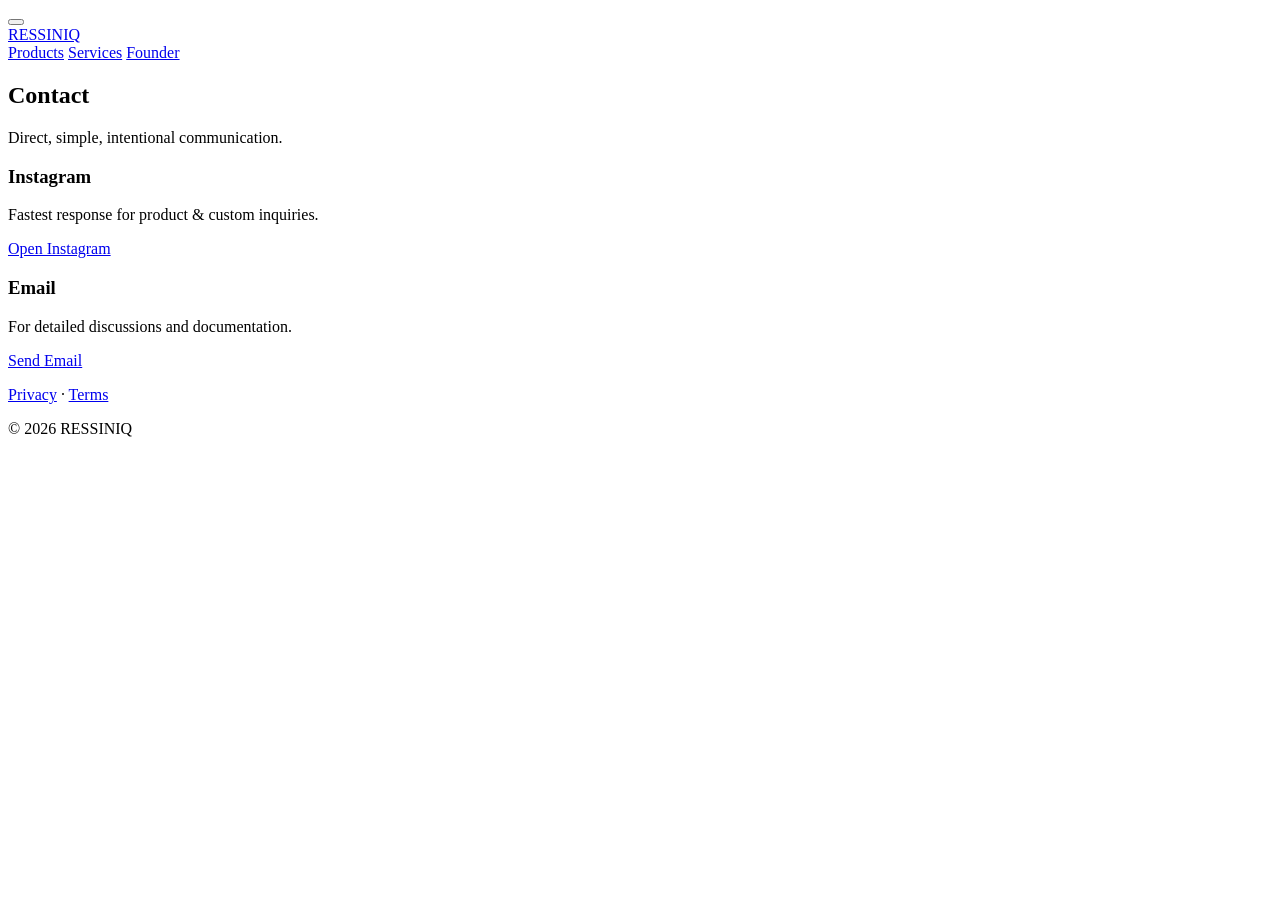
==== contact.html @ 0337c549 "Add files via upload" ====
<!-- =========================
FILE: contact.html
========================= -->
<!DOCTYPE html>
<html lang="en">
<head>
  <meta charset="UTF-8"/>
  <meta name="viewport" content="width=device-width, initial-scale=1.0"/>
  <title>Contact — RESSINIQ</title>
  <meta name="description" content="Contact RESSINIQ"/>
  <link rel="stylesheet" href="assets/css/style.css"/>
</head>
<body>

<button id="themeToggle" aria-label="Toggle dark mode"><span></span></button>

<header class="nav">
  <div class="nav-inner">
    <a href="index.html" class="logo">RESSINIQ</a>
    <nav>
      <a href="products.html">Products</a>
      <a href="services.html">Services</a>
      <a href="founder.html">Founder</a>
    </nav>
  </div>
</header>

<main>
  <section class="hero small">
    <div class="hero-content">
      <h1>Contact</h1>
      <p class="subtitle">Direct, simple, intentional communication.</p>
    </div>
  </section>

  <section>
    <div class="container narrow">
      <div class="cards">
        <div class="card">
          <h3>Instagram</h3>
          <p>Fastest response for product & custom inquiries.</p>
          <a href="https://www.instagram.com/ressiniq/" target="_blank" class="btn primary">Open Instagram</a>
        </div>

        <div class="card">
          <h3>Email</h3>
          <p>For detailed discussions and documentation.</p>
          <a href="mailto:ressiniq@gmail.com" class="btn ghost">Send Email</a>
        </div>
      </div>
    </div>
  </section>
</main>

<footer class="footer">
  <p>
    <a href="privacy.html">Privacy</a> ·
    <a href="terms.html">Terms</a>
  </p>
  <p>© 2026 RESSINIQ</p>
</footer>

<script src="assets/js/main.js"></script>
</body>
</html>
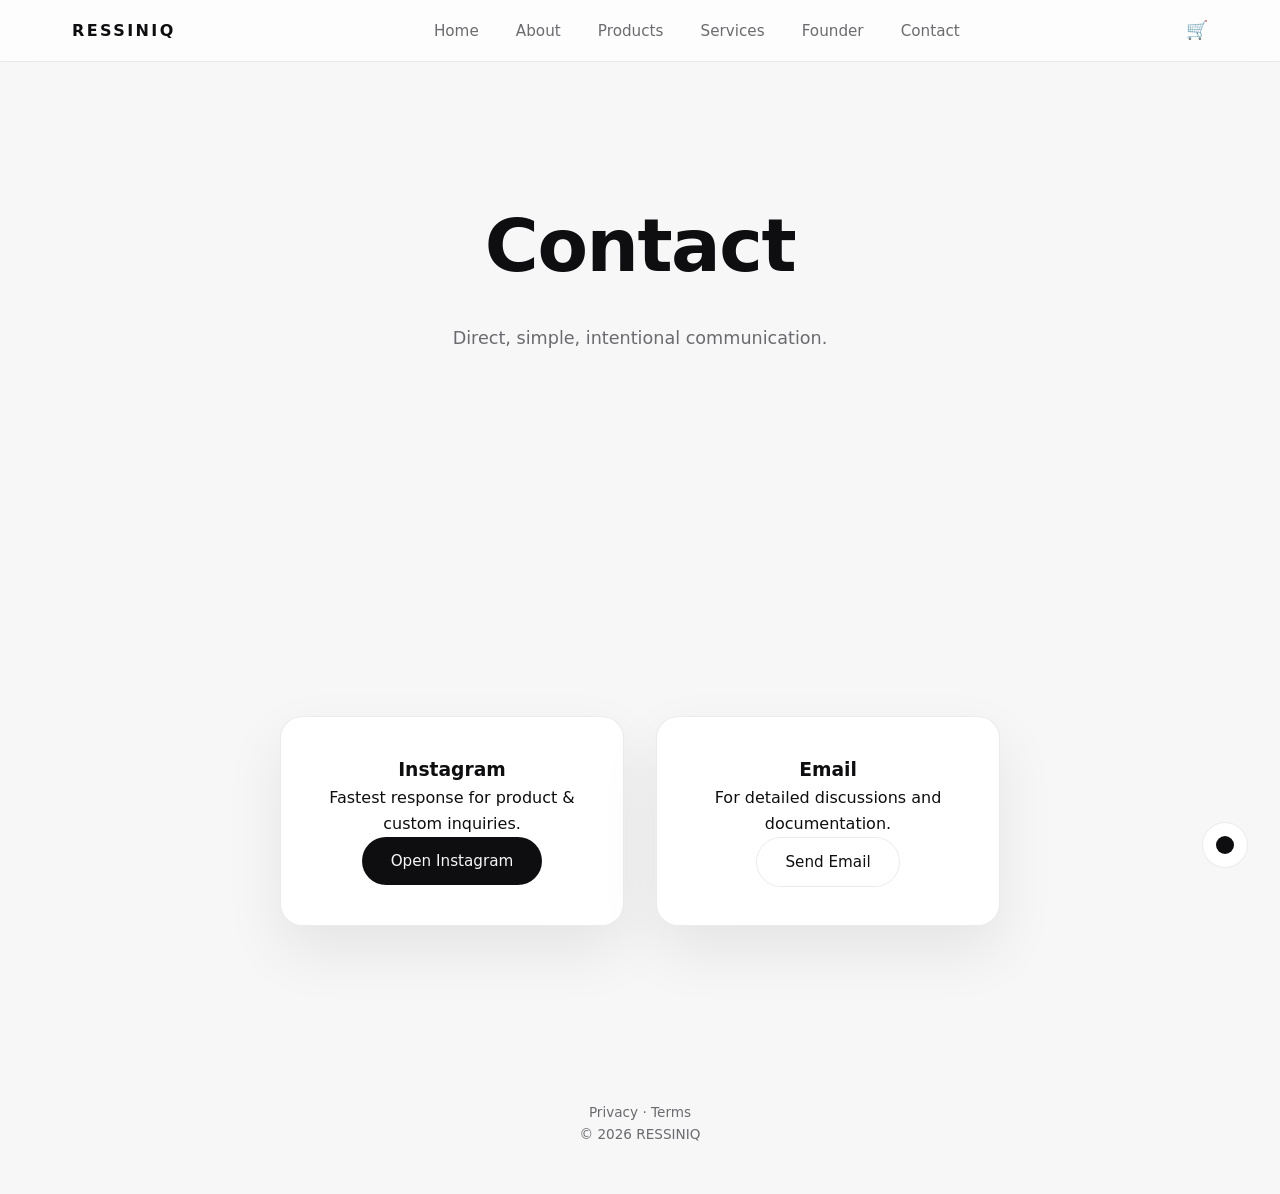
==== commit 94cdfb2d: "Add files via upload" ====
--- a/contact.html
+++ b/contact.html
@@ -16,14 +16,28 @@
 
 <header class="nav">
   <div class="nav-inner">
+
+    <!-- LOGO / HOME -->
     <a href="index.html" class="logo">RESSINIQ</a>
-    <nav>
+
+    <!-- NAV LINKS -->
+    <nav class="nav-links">
+      <a href="index.html">Home</a>
+      <a href="about.html">About</a>
       <a href="products.html">Products</a>
       <a href="services.html">Services</a>
       <a href="founder.html">Founder</a>
+      <a href="contact.html" class="pill">Contact</a>
     </nav>
+
+    <!-- CART -->
+    <a href="cart.html" class="cart-link">
+      🛒 <span id="cartCount" class="cart-count hidden">0</span>
+    </a>
+
   </div>
 </header>
+
 
 <main>
   <section class="hero small">
--- a/assets/css/style.css
+++ b/assets/css/style.css
@@ -0,0 +1,1747 @@
+/* =========================================================
+RESSINIQ — MASTER STYLESHEET
+Premium • Minimal • Timeless
+========================================================= */
+
+/* =========================
+RESET & BASE
+========================= */
+*,
+*::before,
+*::after {
+  margin: 0;
+  padding: 0;
+  box-sizing: border-box;
+}
+
+html {
+  scroll-behavior: smooth;
+}
+
+body {
+  font-family: system-ui, -apple-system, BlinkMacSystemFont, sans-serif;
+  background: var(--bg);
+  color: var(--text);
+  line-height: 1.6;
+}
+
+/* =========================
+THEME VARIABLES
+========================= */
+:root {
+  --bg: #f7f7f8;
+  --bg-elevated: #ffffff;
+  --text: #0e0e10;
+  --muted: #6b6b6f;
+  --border: rgba(0,0,0,0.08);
+  --accent: #0e0e10;
+}
+
+[data-theme="dark"] {
+  --bg: #0b0b0e;
+  --bg-elevated: #121216;
+  --text: #f5f5f7;
+  --muted: #9a9aa0;
+  --border: rgba(255,255,255,0.1);
+  --accent: #ffffff;
+}
+
+/* =========================
+NAVIGATION
+========================= */
+.nav {
+  position: fixed;
+  top: 0;
+  width: 100%;
+  backdrop-filter: blur(14px);
+  background: rgba(255,255,255,0.7);
+  border-bottom: 1px solid var(--border);
+  z-index: 100;
+}
+
+[data-theme="dark"] .nav {
+  background: rgba(10,10,14,0.7);
+}
+
+.nav-inner {
+  max-width: 1200px;
+  margin: auto;
+  padding: 1rem 2rem;
+  display: flex;
+  justify-content: space-between;
+  align-items: center;
+}
+
+.logo {
+  font-weight: 700;
+  letter-spacing: 0.15em;
+  text-decoration: none;
+  color: var(--text);
+}
+
+nav a {
+  margin-left: 2rem;
+  text-decoration: none;
+  color: var(--muted);
+  font-size: 0.95rem;
+}
+
+nav a:hover {
+  color: var(--text);
+}
+
+nav .cta {
+  padding: 0.45rem 1.2rem;
+  border: 1px solid var(--border);
+  border-radius: 999px;
+}
+
+/* =========================
+BUTTONS
+========================= */
+.btn {
+  display: inline-block;
+  padding: 0.75rem 1.8rem;
+  border-radius: 999px;
+  text-decoration: none;
+  font-size: 0.95rem;
+  cursor: pointer;
+  border: none;
+  transition: transform 0.25s ease, box-shadow 0.25s ease;
+}
+
+.btn.primary {
+  background: var(--accent);
+  color: var(--bg);
+}
+
+.btn.ghost {
+  background: transparent;
+  border: 1px solid var(--border);
+  color: var(--text);
+}
+
+.btn.full {
+  width: 100%;
+}
+
+.btn:hover {
+  transform: translateY(-2px);
+  box-shadow: 0 12px 30px rgba(0,0,0,0.1);
+}
+
+/* =========================
+HERO
+========================= */
+.hero {
+  min-height: 100vh;
+  display: grid;
+  place-items: center;
+  text-align: center;
+  position: relative;
+  overflow: hidden;
+}
+
+.hero.small {
+  min-height: 60vh;
+}
+
+.hero-bg {
+  position: absolute;
+  inset: 0;
+  background: radial-gradient(circle at 50% 30%, rgba(0,0,0,0.06), transparent 60%);
+}
+
+[data-theme="dark"] .hero-bg {
+  background: radial-gradient(circle at 50% 30%, rgba(255,255,255,0.06), transparent 60%);
+}
+
+.hero-content {
+  max-width: 900px;
+  padding: 0 2rem;
+  z-index: 1;
+}
+
+.hero h1 {
+  font-size: clamp(2.8rem, 6vw, 4.6rem);
+  font-weight: 600;
+  letter-spacing: -0.02em;
+}
+
+.subtitle {
+  margin-top: 1.2rem;
+  font-size: 1.1rem;
+  color: var(--muted);
+}
+
+/* =========================
+SECTIONS & LAYOUT
+========================= */
+section {
+  padding: 8rem 2rem;
+}
+
+.container {
+  max-width: 1100px;
+  margin: auto;
+  text-align: center;
+}
+
+.container.narrow {
+  max-width: 720px;
+}
+
+.elevated {
+  background: var(--bg-elevated);
+}
+
+/* =========================
+CARDS
+========================= */
+.cards {
+  display: grid;
+  grid-template-columns: repeat(auto-fit, minmax(260px, 1fr));
+  gap: 2rem;
+  margin-top: 3rem;
+}
+
+.card {
+  background: var(--bg-elevated);
+  padding: 2.4rem;
+  border-radius: 22px;
+  border: 1px solid var(--border);
+  box-shadow: 0 25px 60px rgba(0,0,0,0.08);
+  transition: transform 0.35s ease, box-shadow 0.35s ease;
+}
+
+.card:hover {
+  transform: translateY(-6px);
+  box-shadow: 0 40px 80px rgba(0,0,0,0.14);
+}
+
+/* =========================
+PRODUCTS
+========================= */
+.filters {
+  display: flex;
+  gap: 1rem;
+  justify-content: center;
+  margin-bottom: 3rem;
+  flex-wrap: wrap;
+}
+
+.filter {
+  padding: 0.5rem 1.5rem;
+  border-radius: 999px;
+  border: 1px solid var(--border);
+  background: transparent;
+  cursor: pointer;
+}
+
+.filter.active {
+  background: var(--accent);
+  color: var(--bg);
+}
+
+.product-card img {
+  width: 100%;
+  border-radius: 14px;
+  margin-bottom: 1rem;
+}
+
+.product-page {
+  padding-top: 10rem;
+}
+
+.product-layout {
+  display: grid;
+  grid-template-columns: 1fr 1fr;
+  gap: 4rem;
+}
+
+.product-gallery img {
+  width: 100%;
+  border-radius: 22px;
+  box-shadow: 0 40px 80px rgba(0,0,0,0.12);
+}
+
+/* =========================
+FOUNDER
+========================= */
+.founder-grid {
+  display: grid;
+  grid-template-columns: 320px 1fr;
+  gap: 4rem;
+}
+
+.founder-card {
+  background: var(--bg-elevated);
+  border-radius: 22px;
+  padding: 2rem;
+  border: 1px solid var(--border);
+  box-shadow: 0 30px 60px rgba(0,0,0,0.1);
+}
+
+.founder-photo {
+  height: 320px;
+  border-radius: 18px;
+  background: url("../images/founder.jpg") center / cover no-repeat;
+  margin-bottom: 1.5rem;
+}
+
+/* =========================
+FOOTER
+========================= */
+.footer {
+  padding: 3rem 2rem;
+  text-align: center;
+  font-size: 0.85rem;
+  color: var(--muted);
+}
+
+.footer a {
+  color: var(--muted);
+  text-decoration: none;
+}
+
+.footer a:hover {
+  color: var(--text);
+}
+
+/* =========================
+THEME TOGGLE
+========================= */
+#themeToggle {
+  position: fixed;
+  bottom: 2rem;
+  right: 2rem;
+  width: 46px;
+  height: 46px;
+  border-radius: 50%;
+  background: var(--bg-elevated);
+  border: 1px solid var(--border);
+  cursor: pointer;
+  z-index: 200;
+}
+
+#themeToggle span {
+  display: block;
+  width: 18px;
+  height: 18px;
+  margin: auto;
+  border-radius: 50%;
+  background: var(--accent);
+}
+
+/* =========================
+PARALLAX
+========================= */
+.parallax-bg,
+.parallax-card,
+.parallax-founder {
+  will-change: transform;
+}
+
+/* =========================
+ADMIN PANEL
+========================= */
+body[data-admin] {
+  background: #f6f6f7;
+}
+
+.admin-wrapper {
+  min-height: 100vh;
+  display: grid;
+  place-items: center;
+  padding: 4rem 1rem;
+}
+
+.admin-card {
+  max-width: 420px;
+  width: 100%;
+  background: var(--bg-elevated);
+  padding: 3rem;
+  border-radius: 22px;
+  border: 1px solid var(--border);
+  text-align: center;
+}
+
+.admin-dashboard {
+  width: 100%;
+  max-width: 1200px;
+}
+
+.admin-header {
+  display: flex;
+  justify-content: space-between;
+  align-items: center;
+}
+
+.admin-grid {
+  display: grid;
+  grid-template-columns: 1fr 1fr;
+  gap: 3rem;
+  margin-top: 3rem;
+}
+
+.admin-form-card,
+.admin-list-card {
+  background: var(--bg-elevated);
+  padding: 2.5rem;
+  border-radius: 22px;
+  border: 1px solid var(--border);
+}
+
+.admin-form-card input,
+.admin-form-card textarea,
+.admin-form-card select {
+  width: 100%;
+  margin-bottom: 1rem;
+  padding: 0.7rem 1rem;
+  border-radius: 12px;
+  border: 1px solid var(--border);
+  background: transparent;
+  color: var(--text);
+}
+
+.admin-products {
+  margin: 2rem 0;
+}
+
+.admin-item {
+  display: flex;
+  justify-content: space-between;
+  padding: 1rem 0;
+  border-bottom: 1px solid var(--border);
+}
+
+.sortable .admin-item {
+  cursor: grab;
+}
+
+.sortable .admin-item:active {
+  cursor: grabbing;
+}
+
+/* =========================
+ADMIN DARK MODE
+========================= */
+body.admin-dark {
+  background: #0d0d10;
+  color: #f5f5f5;
+}
+
+body.admin-dark .admin-form-card,
+body.admin-dark .admin-list-card {
+  background: #151518;
+}
+
+/* =========================
+UTILS
+========================= */
+.hidden {
+  display: none;
+}
+
+.muted {
+  color: var(--muted);
+}
+/* =========================
+CATEGORY SHOWCASE
+========================= */
+
+.category-grid {
+  display: grid;
+  grid-template-columns: repeat(auto-fit, minmax(260px, 1fr));
+  gap: 2.5rem;
+}
+
+.category-card {
+  position: relative;
+  height: 220px;
+  border-radius: 26px;
+  overflow: hidden;
+  cursor: pointer;
+  box-shadow: 0 40px 80px rgba(0,0,0,0.12);
+  transition: transform 0.4s ease, box-shadow 0.4s ease;
+}
+
+.category-card:hover {
+  transform: translateY(-8px);
+  box-shadow: 0 60px 120px rgba(0,0,0,0.18);
+}
+
+.category-card img {
+  position: absolute;
+  inset: 0;
+  width: 100%;
+  height: 100%;
+  object-fit: cover;
+}
+
+.category-card::after {
+  content: "";
+  position: absolute;
+  inset: 0;
+  background: linear-gradient(
+    to bottom,
+    rgba(0,0,0,0.15),
+    rgba(0,0,0,0.55)
+  );
+}
+
+.category-label {
+  position: absolute;
+  bottom: 1.5rem;
+  left: 1.5rem;
+  color: #fff;
+  font-size: 1.4rem;
+  font-weight: 600;
+  z-index: 2;
+}
+
+
+/* =========================
+FILTER VISIBILITY FIX (DARK MODE)
+========================= */
+
+[data-theme="dark"] .filter {
+  color: #e6e6eb;
+  border-color: rgba(255,255,255,0.25);
+  background: rgba(255,255,255,0.03);
+}
+
+[data-theme="dark"] .filter:hover {
+  background: rgba(255,255,255,0.08);
+}
+
+[data-theme="dark"] .filter.active {
+  background: #ffffff;
+  color: #0b0b0e;
+  border-color: #ffffff;
+}
+
+
+/* =========================
+ADMIN UI — PREMIUM
+========================= */
+
+.admin-body {
+  background: var(--bg);
+  color: var(--text);
+  font-family: system-ui, sans-serif;
+}
+
+/* THEME */
+:root[data-theme="dark"] {
+  --bg: #0b0b0e;
+  --panel: #13131a;
+  --border: rgba(255,255,255,0.08);
+  --text: #e6e6eb;
+  --muted: #9a9aa3;
+  --accent: #ffffff;
+}
+
+:root[data-theme="light"] {
+  --bg: #f5f5f7;
+  --panel: #ffffff;
+  --border: rgba(0,0,0,0.08);
+  --text: #111;
+  --muted: #555;
+  --accent: #000;
+}
+
+/* HEADER */
+.admin-header {
+  display: flex;
+  justify-content: space-between;
+  align-items: center;
+  padding: 16px 24px;
+  border-bottom: 1px solid var(--border);
+}
+
+.admin-brand span {
+  font-size: 12px;
+  color: var(--muted);
+  display: block;
+}
+
+.admin-actions {
+  display: flex;
+  gap: 12px;
+}
+
+/* BUTTONS */
+.primary-btn {
+  background: var(--accent);
+  color: var(--bg);
+  border: none;
+  padding: 10px 16px;
+  border-radius: 10px;
+  cursor: pointer;
+}
+
+.ghost-btn {
+  background: transparent;
+  color: var(--text);
+  border: 1px solid var(--border);
+  padding: 8px 14px;
+  border-radius: 10px;
+  cursor: pointer;
+}
+
+.icon-btn {
+  background: var(--panel);
+  border: 1px solid var(--border);
+  color: var(--text);
+  padding: 8px 10px;
+  border-radius: 8px;
+}
+
+/* LOGIN */
+.admin-login {
+  max-width: 360px;
+  margin: 80px auto;
+  padding: 24px;
+  background: var(--panel);
+  border-radius: 16px;
+  border: 1px solid var(--border);
+}
+
+/* DASHBOARD */
+.admin-dashboard {
+  padding: 24px;
+  display: grid;
+  gap: 32px;
+}
+
+.admin-section {
+  background: var(--panel);
+  border: 1px solid var(--border);
+  border-radius: 18px;
+  padding: 20px;
+}
+
+.admin-section h3 {
+  margin-bottom: 16px;
+}
+
+/* LIST */
+.admin-list .admin-item {
+  display: flex;
+  justify-content: space-between;
+  padding: 12px;
+  border-bottom: 1px solid var(--border);
+}
+
+/* FORM */
+.admin-form label {
+  display: block;
+  margin-top: 12px;
+  font-size: 13px;
+  color: var(--muted);
+}
+
+.admin-form input,
+.admin-form textarea,
+.admin-form select {
+  width: 100%;
+  padding: 10px;
+  margin-top: 4px;
+  background: var(--bg);
+  color: var(--text);
+  border: 1px solid var(--border);
+  border-radius: 10px;
+}
+
+.hidden {
+  display: none;
+}
+/* =========================
+CATEGORY MANAGER — ADMIN
+========================= */
+
+.category-manager {
+  display: grid;
+  gap: 16px;
+}
+
+.category-add {
+  display: flex;
+  gap: 12px;
+}
+
+.category-add input {
+  flex: 1;
+}
+
+.category-list {
+  display: grid;
+  gap: 10px;
+}
+
+.category-item {
+  display: flex;
+  justify-content: space-between;
+  align-items: center;
+  padding: 12px;
+  border: 1px solid var(--border);
+  border-radius: 12px;
+  background: var(--bg);
+}
+
+.category-item span {
+  font-size: 14px;
+}
+
+.category-item small {
+  color: var(--muted);
+  margin-left: 8px;
+}
+
+.category-actions {
+  display: flex;
+  gap: 8px;
+}
+
+.category-actions button {
+  padding: 6px 10px;
+  border-radius: 8px;
+  border: 1px solid var(--border);
+  background: transparent;
+  color: var(--text);
+  cursor: pointer;
+}
+
+.category-actions button.danger {
+  color: #ff6b6b;
+  border-color: rgba(255,107,107,0.4);
+}
+
+.category-actions button:disabled {
+  opacity: 0.4;
+  cursor: not-allowed;
+}
+
+
+/* =========================
+CART PAGE
+========================= */
+
+.cart-page {
+  max-width: 1100px;
+  margin: auto;
+  padding: 24px;
+}
+
+.cart-items {
+  display: grid;
+  gap: 16px;
+  margin-top: 24px;
+}
+
+.cart-item {
+  display: grid;
+  grid-template-columns: 90px 1fr auto;
+  gap: 16px;
+  align-items: center;
+  background: var(--panel);
+  padding: 16px;
+  border-radius: 16px;
+}
+
+.cart-item img {
+  width: 90px;
+  height: 90px;
+  object-fit: cover;
+  border-radius: 12px;
+}
+
+.cart-info {
+  display: grid;
+  gap: 6px;
+}
+
+.cart-qty {
+  display: flex;
+  gap: 10px;
+  align-items: center;
+}
+
+.cart-qty button {
+  width: 32px;
+  height: 32px;
+  border-radius: 50%;
+  border: 1px solid var(--border);
+  background: transparent;
+  color: var(--text);
+}
+
+.remove-btn {
+  background: transparent;
+  border: none;
+  font-size: 18px;
+  color: var(--muted);
+  cursor: pointer;
+}
+
+.cart-summary {
+  margin-top: 32px;
+  display: flex;
+  gap: 16px;
+}
+
+@media (max-width: 768px) {
+  .cart-item {
+    grid-template-columns: 1fr;
+  }
+
+  .cart-item img {
+    width: 100%;
+    height: 200px;
+  }
+
+  .cart-summary {
+    flex-direction: column;
+  }
+}
+/* =========================
+PRODUCT DETAIL — ADVANCED UI
+========================= */
+
+.product-page {
+  max-width: 1200px;
+  margin: auto;
+  padding: 32px 24px;
+  display: grid;
+  grid-template-columns: 1.1fr 0.9fr;
+  gap: 48px;
+}
+
+/* GALLERY */
+.product-gallery {
+  position: sticky;
+  top: 96px;
+}
+
+.main-image {
+  width: 100%;
+  border-radius: 18px;
+  object-fit: cover;
+  aspect-ratio: 1 / 1;
+  background: var(--panel);
+  transition: opacity 0.3s ease;
+}
+
+.thumbnail-row {
+  display: flex;
+  gap: 12px;
+  margin-top: 16px;
+  overflow-x: auto;
+  padding-bottom: 6px;
+}
+
+.thumbnail-row::-webkit-scrollbar {
+  height: 4px;
+}
+
+.thumbnail {
+  width: 64px;
+  height: 64px;
+  border-radius: 10px;
+  object-fit: cover;
+  cursor: pointer;
+  opacity: 0.7;
+  border: 1px solid var(--border);
+  transition: all 0.25s ease;
+}
+
+.thumbnail:hover,
+.thumbnail.active {
+  opacity: 1;
+  transform: translateY(-2px);
+}
+
+/* INFO */
+.product-info h1 {
+  font-size: clamp(24px, 4vw, 34px);
+  margin-bottom: 8px;
+}
+
+.product-info .price {
+  font-size: 20px;
+  margin: 12px 0;
+}
+
+.product-actions {
+  display: flex;
+  gap: 14px;
+  margin-top: 28px;
+}
+
+/* STICKY CTA (MOBILE) */
+@media (max-width: 768px) {
+  .product-page {
+    grid-template-columns: 1fr;
+  }
+
+  .product-gallery {
+    position: relative;
+    top: auto;
+  }
+
+  .product-actions {
+    display: none;
+  }
+
+  .mobile-cta {
+    position: fixed;
+    bottom: 0;
+    left: 0;
+    right: 0;
+    display: flex;
+    gap: 12px;
+    padding: 12px;
+    background: var(--panel);
+    border-top: 1px solid var(--border);
+    z-index: 50;
+  }
+
+  .mobile-cta button {
+    flex: 1;
+  }
+}
+
+/* MOTION SAFETY */
+@media (prefers-reduced-motion: reduce) {
+  * {
+    transition: none !important;
+  }
+}
+
+
+/* =========================
+GLOBAL CART ICON
+========================= */
+
+.cart-link {
+  position: relative;
+  font-size: 18px;
+  text-decoration: none;
+  color: var(--text);
+}
+
+.cart-count {
+  position: absolute;
+  top: -6px;
+  right: -10px;
+  background: #ff5a5a;
+  color: #fff;
+  font-size: 11px;
+  padding: 2px 6px;
+  border-radius: 999px;
+}
+
+.cart-count.hidden {
+  display: none;
+}
+/* =========================
+CART UI — PREMIUM UPGRADE
+========================= */
+
+.cart-page {
+  max-width: 1100px;
+  margin: auto;
+  padding: 32px 20px 120px;
+}
+
+.cart-header {
+  margin-bottom: 32px;
+}
+
+.cart-items {
+  display: grid;
+  gap: 20px;
+}
+
+/* ITEM CARD */
+.cart-item {
+  display: grid;
+  grid-template-columns: 110px 1fr auto;
+  gap: 20px;
+  padding: 18px;
+  border-radius: 18px;
+  background: var(--panel);
+  box-shadow: var(--soft-shadow);
+  align-items: center;
+  transition: transform .25s ease, box-shadow .25s ease;
+}
+
+.cart-item:hover {
+  transform: translateY(-2px);
+  box-shadow: var(--hover-shadow);
+}
+
+.cart-item img {
+  width: 110px;
+  height: 110px;
+  border-radius: 14px;
+  object-fit: cover;
+  background: #000;
+}
+
+.cart-info {
+  display: grid;
+  gap: 6px;
+}
+
+.cart-info strong {
+  font-size: 16px;
+}
+
+.cart-qty {
+  display: inline-flex;
+  align-items: center;
+  gap: 10px;
+  margin-top: 8px;
+}
+
+.cart-qty button {
+  width: 32px;
+  height: 32px;
+  border-radius: 50%;
+  background: transparent;
+  border: 1px solid var(--border);
+  color: var(--text);
+  cursor: pointer;
+}
+
+.cart-qty span {
+  min-width: 20px;
+  text-align: center;
+}
+
+.remove-btn {
+  background: transparent;
+  border: none;
+  color: var(--muted);
+  font-size: 18px;
+  cursor: pointer;
+}
+
+/* SUMMARY */
+.cart-summary {
+  position: fixed;
+  bottom: 0;
+  left: 0;
+  right: 0;
+  background: linear-gradient(
+    to top,
+    var(--bg) 70%,
+    transparent
+  );
+  padding: 24px 20px;
+}
+
+.cart-summary-box {
+  max-width: 1100px;
+  margin: auto;
+  background: var(--panel);
+  padding: 24px;
+  border-radius: 22px;
+  box-shadow: var(--soft-shadow);
+}
+
+.cart-actions {
+  display: grid;
+  gap: 12px;
+  margin-top: 16px;
+}
+
+/* EMPTY STATE */
+.cart-items .muted {
+  text-align: center;
+  margin-top: 40px;
+}
+
+/* MOBILE */
+@media (max-width: 768px) {
+  .cart-item {
+    grid-template-columns: 1fr;
+  }
+
+  .cart-item img {
+    width: 100%;
+    height: 200px;
+  }
+}
+/* =========================
+FOUNDER CARD — MOBILE FIX
+========================= */
+
+.founder-card {
+  max-width: 900px;
+  margin: auto;
+  padding: 32px;
+}
+
+.founder-card p {
+  max-width: 100%;
+  word-wrap: break-word;
+}
+
+.founder-instagram {
+  display: inline-block;
+  margin-top: 12px;
+  color: var(--muted);
+  text-decoration: none;
+  font-weight: 500;
+}
+
+.founder-instagram:hover {
+  text-decoration: underline;
+}
+
+@media (max-width: 768px) {
+  .founder-card {
+    padding: 20px;
+    text-align: center;
+  }
+
+  .founder-card h1,
+  .founder-card h2 {
+    line-height: 1.3;
+  }
+}
+/* =========================
+MODAL — PREMIUM UI
+========================= */
+
+.modal-overlay {
+  position: fixed;
+  inset: 0;
+  background: rgba(0,0,0,0.55);
+  backdrop-filter: blur(6px);
+  display: flex;
+  align-items: center;
+  justify-content: center;
+  z-index: 9999;
+  animation: fadeIn .25s ease;
+}
+
+.modal {
+  background: var(--panel);
+  border-radius: 20px;
+  padding: 28px;
+  width: 92%;
+  max-width: 420px;
+  box-shadow: var(--soft-shadow);
+  animation: slideUp .3s ease;
+}
+
+.modal h3 {
+  margin-bottom: 8px;
+}
+
+.modal p {
+  margin-bottom: 20px;
+}
+
+.modal-actions {
+  display: grid;
+  gap: 12px;
+}
+
+.modal-actions button {
+  width: 100%;
+}
+
+/* Animations */
+@keyframes fadeIn {
+  from { opacity: 0 }
+  to { opacity: 1 }
+}
+
+@keyframes slideUp {
+  from { transform: translateY(12px); opacity: 0 }
+  to { transform: translateY(0); opacity: 1 }
+}
+/* =========================
+FOUNDER PAGE FIXES
+========================= */
+
+.founder-page {
+  padding: 80px 20px;
+}
+
+.founder-layout {
+  display: grid;
+  grid-template-columns: 320px 1fr;
+  gap: 60px;
+  max-width: 1100px;
+  margin: auto;
+}
+
+.founder-card {
+  background: var(--panel);
+  border-radius: 22px;
+  padding: 24px;
+  text-align: center;
+  box-shadow: var(--soft-shadow);
+}
+
+.founder-card img {
+  width: 100%;
+  border-radius: 16px;
+  margin-bottom: 16px;
+}
+
+.founder-card h2 {
+  margin: 10px 0 4px;
+}
+
+.founder-insta {
+  margin-top: 12px;
+  display: inline-block;
+}
+
+.founder-content h3 {
+  margin-top: 0;
+}
+
+/* MOBILE */
+@media (max-width: 900px) {
+  .founder-layout {
+    grid-template-columns: 1fr;
+    gap: 40px;
+  }
+
+  .founder-card {
+    max-width: 360px;
+    margin: auto;
+  }
+}
+/* =========================
+CART PAGE HEADER FIX
+========================= */
+
+.cart-page {
+  padding-top: 120px;
+}
+
+.cart-page h1 {
+  margin-bottom: 8px;
+}
+
+.cart-page p {
+  margin-bottom: 40px;
+}
+/* =========================
+TOAST NOTIFICATIONS
+========================= */
+
+.toast {
+  position: fixed;
+  bottom: 24px;
+  left: 50%;
+  transform: translateX(-50%) translateY(20px);
+  background: var(--panel);
+  color: var(--text);
+  padding: 12px 18px;
+  border-radius: 999px;
+  box-shadow: var(--soft-shadow);
+  opacity: 0;
+  pointer-events: none;
+  transition: all 0.3s ease;
+  z-index: 9999;
+}
+
+.toast.show {
+  opacity: 1;
+  transform: translateX(-50%) translateY(0);
+}
+/* =========================
+IMAGE FADE IN
+========================= */
+
+img {
+  opacity: 0;
+  transition: opacity 0.4s ease;
+}
+
+img.loaded {
+  opacity: 1;
+}
+button,
+.btn {
+  transition: transform 0.12s ease, box-shadow 0.12s ease;
+}
+
+button:active,
+.btn:active {
+  transform: scale(0.97);
+}
+.reveal {
+  opacity: 0;
+  transform: translateY(14px);
+  transition: all 0.6s ease;
+}
+
+.reveal.visible {
+  opacity: 1;
+  transform: translateY(0);
+}
+/* =========================
+CATEGORY IMAGE VISIBILITY FIX
+========================= */
+
+.category-card img {
+  opacity: 1 !important;
+  filter: none !important;
+  transform: none !important;
+}
+.category-card::after {
+  content: "";
+  position: absolute;
+  inset: 0;
+  background: linear-gradient(
+    to bottom,
+    rgba(0,0,0,0.15),
+    rgba(0,0,0,0.55)
+  );
+  border-radius: inherit;
+  pointer-events: none;
+}
+.category-card img {
+  width: 100%;
+  height: 100%;
+  object-fit: cover;
+  border-radius: inherit;
+}
+/* =========================
+PRODUCT CARD IMAGE FIX
+========================= */
+
+.product-card img {
+  opacity: 1 !important;
+  filter: none !important;
+  transform: none !important;
+}
+.product-card.reveal {
+  transition-duration: 0.4s;
+}
+.product-card {
+  overflow: hidden;
+}
+
+.product-card img {
+  width: 100%;
+  height: 220px;
+  object-fit: cover;
+  border-radius: 16px;
+}
+/* =========================
+PROPER PRODUCT CARD UI
+========================= */
+
+.product-card {
+  display: flex;
+  flex-direction: column;
+  border-radius: 22px;
+  background: var(--panel);
+  overflow: hidden;
+  box-shadow: var(--soft-shadow);
+  transition: transform 0.25s ease, box-shadow 0.25s ease;
+}
+
+.product-card:hover {
+  transform: translateY(-4px);
+  box-shadow: 0 18px 40px rgba(0,0,0,0.35);
+}
+
+/* IMAGE */
+.product-image {
+  height: 220px;
+  overflow: hidden;
+}
+
+.product-image img {
+  width: 100%;
+  height: 100%;
+  object-fit: cover;
+  display: block;
+}
+
+/* INFO */
+.product-info {
+  padding: 18px 20px 22px;
+}
+
+.product-info h3 {
+  margin: 0 0 6px;
+  font-size: 1.05rem;
+}
+
+.product-info .muted {
+  margin-bottom: 12px;
+  font-size: 0.85rem;
+}
+
+/* CTA */
+.view-cta {
+  font-size: 0.85rem;
+  opacity: 0.7;
+  transition: opacity 0.2s ease;
+}
+
+.product-card:hover .view-cta {
+  opacity: 1;
+}
+@media (max-width: 768px) {
+  .product-image {
+    height: 180px;
+  }
+
+  .product-info {
+    padding: 16px;
+  }
+}
+/* ===============================
+ HERO & CATEGORY ANIMATIONS
+ =============================== */
+
+/* Base animation utility */
+.reveal {
+  opacity: 0;
+  transform: translateY(12px);
+  transition: opacity 500ms cubic-bezier(0.4, 0, 0.2, 1),
+              transform 500ms cubic-bezier(0.4, 0, 0.2, 1);
+  will-change: opacity, transform;
+}
+
+.reveal.show {
+  opacity: 1;
+  transform: translateY(0);
+}
+
+/* Hero visual animation */
+.hero-visual {
+  opacity: 0;
+  transform: scale(1.04);
+  transition: opacity 700ms cubic-bezier(0.4, 0, 0.2, 1),
+              transform 700ms cubic-bezier(0.4, 0, 0.2, 1);
+}
+
+.hero-visual.show {
+  opacity: 1;
+  transform: scale(1);
+}
+
+/* ===============================
+ CATEGORY CARDS
+ =============================== */
+
+.category-card {
+  transition:
+    transform 300ms cubic-bezier(0.4, 0, 0.2, 1),
+    box-shadow 300ms cubic-bezier(0.4, 0, 0.2, 1);
+}
+
+.category-card:hover {
+  transform: translateY(-6px);
+  box-shadow: 0 18px 40px rgba(0,0,0,0.35);
+}
+
+.category-card img {
+  transition: transform 400ms cubic-bezier(0.4, 0, 0.2, 1);
+}
+
+.category-card:hover img {
+  transform: scale(1.03);
+}
+
+.category-label {
+  opacity: 0.9;
+  transition: opacity 200ms ease;
+}
+
+.category-card:hover .category-label {
+  opacity: 1;
+}
+/* =========================
+ABOUT PAGE — 3D DEPTH UI
+========================= */
+
+.about-page {
+  padding-top: 120px;
+}
+
+/* HERO */
+.about-hero {
+  padding: 100px 20px 80px;
+  text-align: center;
+}
+
+.about-hero-inner {
+  max-width: 700px;
+  margin: auto;
+}
+
+/* SECTIONS */
+.about-section {
+  padding: 60px 20px;
+}
+
+/* 3D CARD */
+.about-card {
+  max-width: 820px;
+  margin: auto;
+  padding: 40px 44px;
+  background: var(--panel);
+  border-radius: 28px;
+  box-shadow:
+    0 20px 50px rgba(0,0,0,0.35),
+    inset 0 1px 0 rgba(255,255,255,0.04);
+  backdrop-filter: blur(14px);
+  transform-style: preserve-3d;
+}
+
+.about-card.subtle {
+  padding: 28px 36px;
+  box-shadow:
+    0 12px 30px rgba(0,0,0,0.25),
+    inset 0 1px 0 rgba(255,255,255,0.04);
+}
+
+/* VALUES */
+.about-values {
+  list-style: none;
+  padding: 0;
+  margin: 24px 0 0;
+}
+
+.about-values li {
+  display: grid;
+  grid-template-columns: 140px 1fr;
+  gap: 16px;
+  padding: 12px 0;
+  border-bottom: 1px solid rgba(255,255,255,0.06);
+}
+
+.about-values li:last-child {
+  border-bottom: none;
+}
+
+/* FOUNDER CREDIT */
+.founder-credit {
+  font-size: 0.95rem;
+  opacity: 0.85;
+  text-align: center;
+}
+
+/* MOBILE */
+@media (max-width: 768px) {
+  .about-card {
+    padding: 28px 24px;
+  }
+
+  .about-values li {
+    grid-template-columns: 1fr;
+    gap: 6px;
+  }
+}
+/* =========================
+ABOUT — SYSTEM LAYOUT
+========================= */
+
+.about-system {
+  padding-top: 140px;
+  padding-bottom: 120px;
+}
+
+/* INTRO */
+.system-intro {
+  max-width: 900px;
+  margin: auto;
+  padding: 0 20px 80px;
+}
+
+.system-label {
+  font-size: 0.75rem;
+  letter-spacing: 0.12em;
+  opacity: 0.6;
+}
+
+.system-intro h1 {
+  margin-top: 16px;
+  font-size: clamp(2rem, 4vw, 3rem);
+}
+
+/* PANELS */
+.system-panels {
+  display: grid;
+  gap: 40px;
+  max-width: 1000px;
+  margin: auto;
+  padding: 0 20px;
+}
+
+.system-panel {
+  position: relative;
+  background: var(--panel);
+  border-radius: 26px;
+  padding: 44px 48px;
+  box-shadow:
+    0 30px 70px rgba(0,0,0,0.35),
+    inset 0 1px 0 rgba(255,255,255,0.04);
+}
+
+.panel-index {
+  position: absolute;
+  top: 24px;
+  right: 32px;
+  font-size: 0.75rem;
+  opacity: 0.4;
+}
+
+/* DEPTH VARIATION */
+.depth-1 { transform: translateZ(0); }
+.depth-2 { transform: translateZ(0) translateX(20px); }
+.depth-3 { transform: translateZ(0) translateX(40px); }
+
+/* SIGNATURE */
+.system-signature {
+  max-width: 680px;
+  margin: 120px auto 0;
+  text-align: center;
+  padding: 0 20px;
+  opacity: 0.85;
+}
+
+.signature-line {
+  display: block;
+  width: 60px;
+  height: 1px;
+  background: currentColor;
+  margin: 24px auto 0;
+  opacity: 0.4;
+}
+
+/* MOBILE */
+@media (max-width: 768px) {
+  .depth-2,
+  .depth-3 {
+    transform: none;
+  }
+
+  .system-panel {
+    padding: 32px 28px;
+  }
+}
+/* =========================
+SERVICES — SYSTEM BLUEPRINT
+========================= */
+
+.services-system {
+  padding-top: 140px;
+  padding-bottom: 120px;
+}
+
+/* INTRO */
+.services-intro {
+  max-width: 900px;
+  margin: auto;
+  padding: 0 20px 80px;
+}
+
+.services-intro h1 {
+  margin-top: 16px;
+  font-size: clamp(2rem, 4vw, 3rem);
+}
+
+/* PANELS */
+.services-panels {
+  display: grid;
+  gap: 48px;
+  max-width: 1100px;
+  margin: auto;
+  padding: 0 20px;
+}
+
+.service-panel {
+  position: relative;
+  background: var(--panel);
+  border-radius: 28px;
+  padding: 48px 52px;
+  box-shadow:
+    0 30px 70px rgba(0,0,0,0.35),
+    inset 0 1px 0 rgba(255,255,255,0.04);
+}
+
+.panel-index {
+  position: absolute;
+  top: 26px;
+  right: 36px;
+  font-size: 0.75rem;
+  opacity: 0.4;
+}
+
+.service-desc {
+  max-width: 620px;
+}
+
+/* BLUEPRINT */
+.blueprint {
+  display: grid;
+  grid-template-columns: repeat(3, 1fr);
+  gap: 24px;
+  margin-top: 28px;
+}
+
+.blueprint div {
+  padding-top: 12px;
+  border-top: 1px solid rgba(255,255,255,0.08);
+}
+
+.blueprint strong {
+  display: block;
+  font-size: 0.8rem;
+  letter-spacing: 0.08em;
+  opacity: 0.7;
+}
+
+.blueprint span {
+  display: block;
+  margin-top: 6px;
+  font-size: 0.9rem;
+}
+
+/* DEPTH VARIATION */
+.depth-2 { transform: translateX(20px); }
+.depth-3 { transform: translateX(40px); }
+
+/* FILTER */
+.services-filter {
+  max-width: 720px;
+  margin: 120px auto 0;
+  padding: 0 20px;
+  text-align: center;
+  opacity: 0.8;
+}
+
+/* MOBILE */
+@media (max-width: 768px) {
+  .depth-2,
+  .depth-3 {
+    transform: none;
+  }
+
+  .service-panel {
+    padding: 32px 28px;
+  }
+
+  .blueprint {
+    grid-template-columns: 1fr;
+    gap: 16px;
+  }
+}
